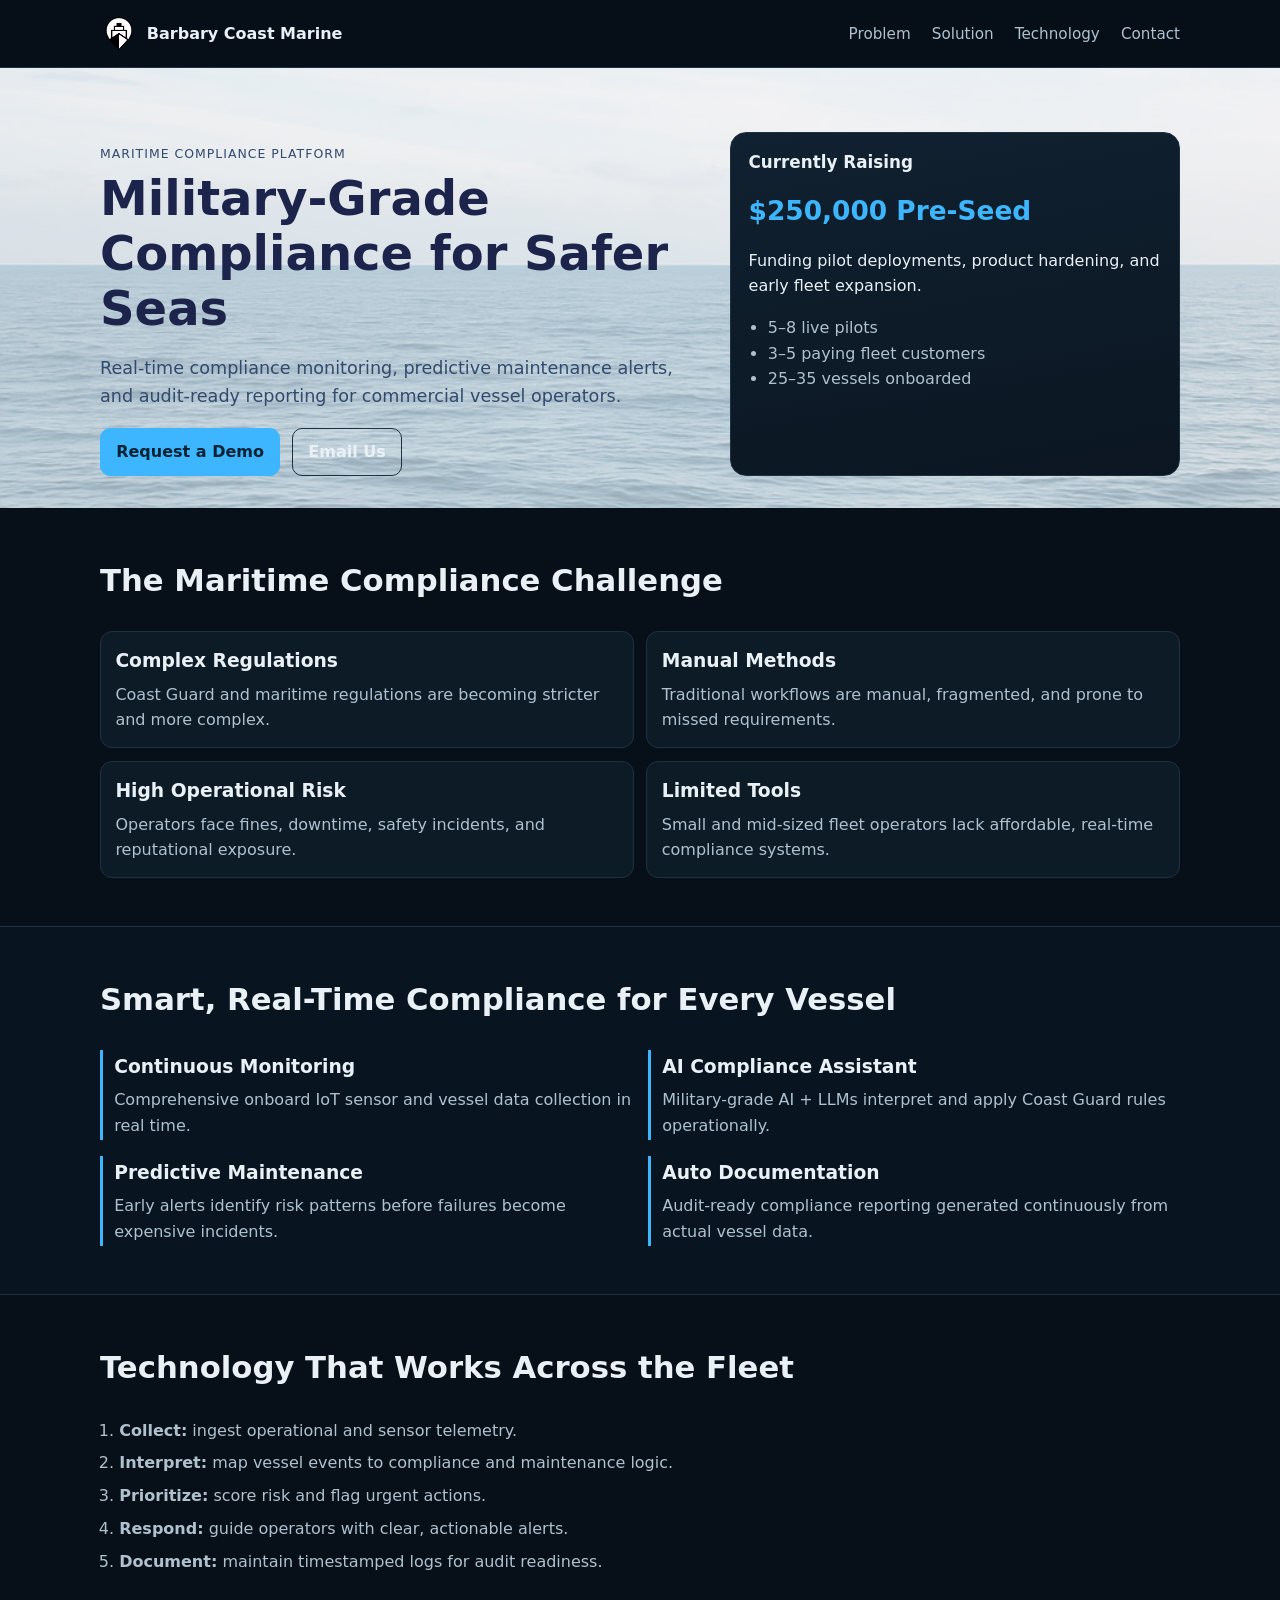
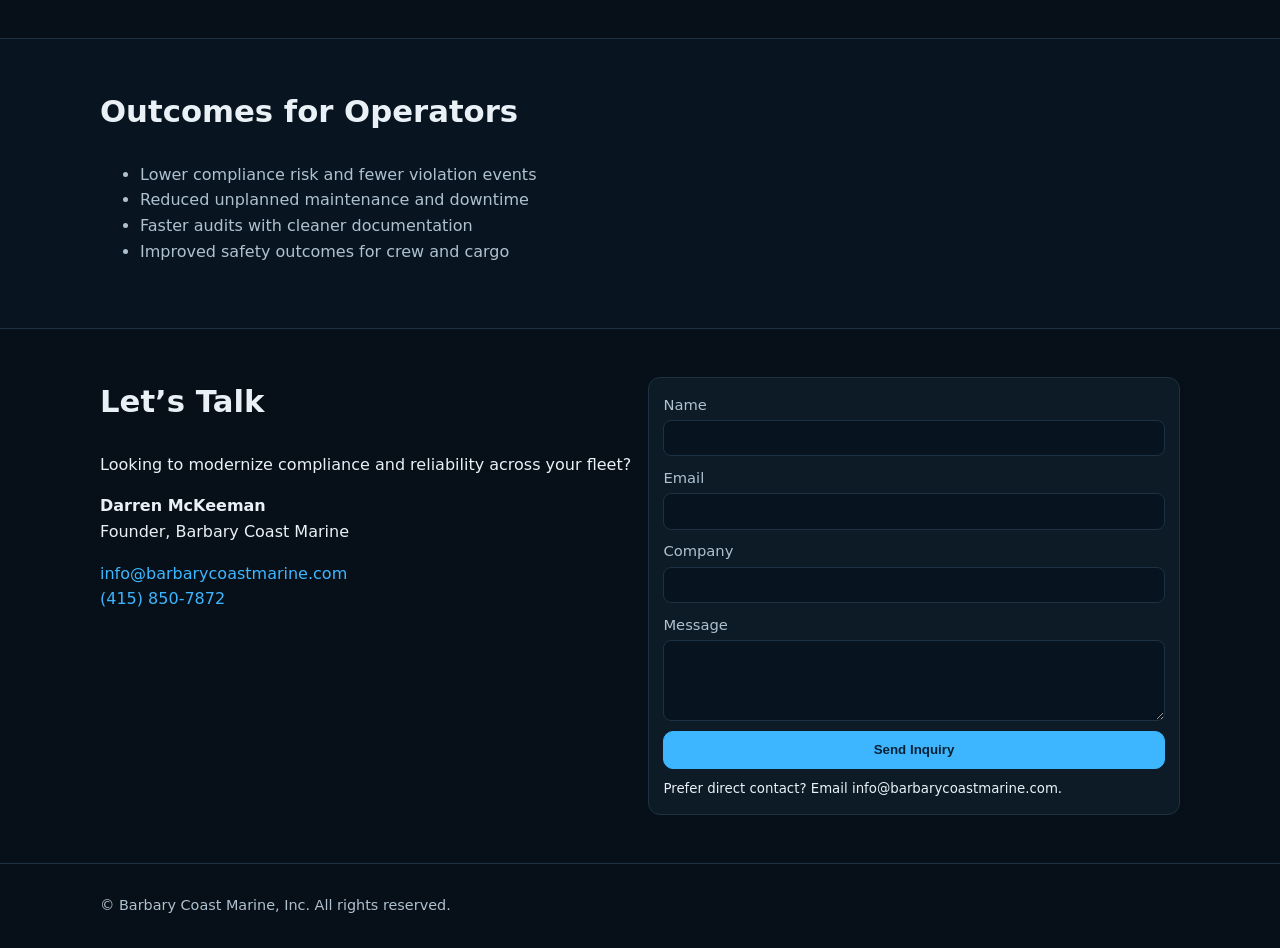
==== index.html @ de9625c2 "Apply BCM logo and hero background from existing site" ====
<!doctype html>
<html lang="en">
<head>
  <meta charset="utf-8" />
  <meta name="viewport" content="width=device-width, initial-scale=1" />
  <title>Barbary Coast Marine | Real-Time Maritime Compliance</title>
  <meta name="description" content="Barbary Coast Marine provides real-time maritime compliance monitoring, predictive maintenance alerts, and audit-ready reporting for commercial vessels." />
  <meta property="og:title" content="Barbary Coast Marine" />
  <meta property="og:description" content="Military-grade compliance for safer seas." />
  <meta property="og:type" content="website" />
  <link rel="stylesheet" href="./styles.css" />
</head>
<body>
  <header class="site-header">
    <div class="container nav-wrap">
      <a href="#top" class="brand" aria-label="Barbary Coast Marine home">
        <img src="./assets/barbarycoastlogo.png" alt="Barbary Coast Marine" class="brand-logo" />
        <span>Barbary Coast Marine</span>
      </a>
      <nav>
        <a href="#problem">Problem</a>
        <a href="#solution">Solution</a>
        <a href="#technology">Technology</a>
        <a href="#contact">Contact</a>
      </nav>
    </div>
  </header>

  <main id="top">
    <section class="hero">
      <div class="container hero-grid">
        <div>
          <p class="eyebrow">Maritime Compliance Platform</p>
          <h1>Military-Grade Compliance for Safer Seas</h1>
          <p class="lead">
            Real-time compliance monitoring, predictive maintenance alerts,
            and audit-ready reporting for commercial vessel operators.
          </p>
          <div class="cta-row">
            <a class="btn btn-primary" href="#contact">Request a Demo</a>
            <a class="btn btn-secondary" href="mailto:info@barbarycoastmarine.com">Email Us</a>
          </div>
        </div>
        <aside class="hero-card">
          <h2>Currently Raising</h2>
          <p class="raise">$250,000 Pre-Seed</p>
          <p>Funding pilot deployments, product hardening, and early fleet expansion.</p>
          <ul>
            <li>5–8 live pilots</li>
            <li>3–5 paying fleet customers</li>
            <li>25–35 vessels onboarded</li>
          </ul>
        </aside>
      </div>
    </section>

    <section id="problem" class="section">
      <div class="container">
        <h2>The Maritime Compliance Challenge</h2>
        <div class="cards">
          <article class="card">
            <h3>Complex Regulations</h3>
            <p>Coast Guard and maritime regulations are becoming stricter and more complex.</p>
          </article>
          <article class="card">
            <h3>Manual Methods</h3>
            <p>Traditional workflows are manual, fragmented, and prone to missed requirements.</p>
          </article>
          <article class="card">
            <h3>High Operational Risk</h3>
            <p>Operators face fines, downtime, safety incidents, and reputational exposure.</p>
          </article>
          <article class="card">
            <h3>Limited Tools</h3>
            <p>Small and mid-sized fleet operators lack affordable, real-time compliance systems.</p>
          </article>
        </div>
      </div>
    </section>

    <section id="solution" class="section alt">
      <div class="container">
        <h2>Smart, Real-Time Compliance for Every Vessel</h2>
        <div class="feature-grid">
          <article>
            <h3>Continuous Monitoring</h3>
            <p>Comprehensive onboard IoT sensor and vessel data collection in real time.</p>
          </article>
          <article>
            <h3>AI Compliance Assistant</h3>
            <p>Military-grade AI + LLMs interpret and apply Coast Guard rules operationally.</p>
          </article>
          <article>
            <h3>Predictive Maintenance</h3>
            <p>Early alerts identify risk patterns before failures become expensive incidents.</p>
          </article>
          <article>
            <h3>Auto Documentation</h3>
            <p>Audit-ready compliance reporting generated continuously from actual vessel data.</p>
          </article>
        </div>
      </div>
    </section>

    <section id="technology" class="section">
      <div class="container">
        <h2>Technology That Works Across the Fleet</h2>
        <ol class="steps">
          <li><strong>Collect:</strong> ingest operational and sensor telemetry.</li>
          <li><strong>Interpret:</strong> map vessel events to compliance and maintenance logic.</li>
          <li><strong>Prioritize:</strong> score risk and flag urgent actions.</li>
          <li><strong>Respond:</strong> guide operators with clear, actionable alerts.</li>
          <li><strong>Document:</strong> maintain timestamped logs for audit readiness.</li>
        </ol>
      </div>
    </section>

    <section class="section alt outcomes">
      <div class="container">
        <h2>Outcomes for Operators</h2>
        <ul>
          <li>Lower compliance risk and fewer violation events</li>
          <li>Reduced unplanned maintenance and downtime</li>
          <li>Faster audits with cleaner documentation</li>
          <li>Improved safety outcomes for crew and cargo</li>
        </ul>
      </div>
    </section>

    <section id="contact" class="section contact">
      <div class="container contact-wrap">
        <div>
          <h2>Let’s Talk</h2>
          <p>Looking to modernize compliance and reliability across your fleet?</p>
          <p><strong>Darren McKeeman</strong><br/>Founder, Barbary Coast Marine</p>
          <p>
            <a href="mailto:info@barbarycoastmarine.com">info@barbarycoastmarine.com</a><br/>
            <a href="tel:+14158507872">(415) 850-7872</a>
          </p>
        </div>
        <form class="contact-form" action="mailto:info@barbarycoastmarine.com" method="post" enctype="text/plain">
          <label>Name<input name="name" required /></label>
          <label>Email<input type="email" name="email" required /></label>
          <label>Company<input name="company" /></label>
          <label>Message<textarea name="message" rows="4" required></textarea></label>
          <button class="btn btn-primary" type="submit">Send Inquiry</button>
          <small>Prefer direct contact? Email info@barbarycoastmarine.com.</small>
        </form>
      </div>
    </section>
  </main>

  <footer class="site-footer">
    <div class="container">
      <p>© <span id="year"></span> Barbary Coast Marine, Inc. All rights reserved.</p>
    </div>
  </footer>

  <script src="./script.js"></script>
</body>
</html>
---- styles.css ----
:root {
  --bg: #071018;
  --card: #0d1b27;
  --text: #e9f1f7;
  --muted: #afc1cf;
  --primary: #3db6ff;
  --primary-dark: #1c93dc;
  --border: #1e3143;
}

* { box-sizing: border-box; }
html, body { margin: 0; padding: 0; }
body {
  font-family: Inter, system-ui, -apple-system, Segoe UI, Roboto, sans-serif;
  background: var(--bg);
  color: var(--text);
  line-height: 1.6;
}

a { color: var(--primary); text-decoration: none; }
a:hover { text-decoration: underline; }

.container {
  width: min(1080px, 92vw);
  margin: 0 auto;
}

.site-header {
  position: sticky;
  top: 0;
  z-index: 20;
  background: rgba(7, 16, 24, 0.9);
  backdrop-filter: blur(8px);
  border-bottom: 1px solid var(--border);
}

.nav-wrap {
  display: flex;
  justify-content: space-between;
  align-items: center;
  padding: 0.9rem 0;
}

.brand {
  font-weight: 700;
  color: var(--text);
  display: inline-flex;
  align-items: center;
  gap: 0.55rem;
}

.brand-logo {
  width: 38px;
  height: 38px;
  border-radius: 8px;
  object-fit: cover;
}

nav a {
  margin-left: 1rem;
  color: var(--muted);
  font-size: 0.95rem;
}

.hero {
  padding: 4rem 0 2rem;
  background-image: linear-gradient(rgba(255,255,255,0.60), rgba(255,255,255,0.60)), url('./assets/hero-bg.jpg');
  background-position: center center;
  background-size: cover;
  background-repeat: no-repeat;
}

.hero-grid {
  display: grid;
  grid-template-columns: 1.35fr 1fr;
  gap: 1.4rem;
  align-items: stretch;
}

.eyebrow {
  color: #324a6d;
  text-transform: uppercase;
  letter-spacing: 0.08em;
  font-size: 0.78rem;
  margin-bottom: 0.4rem;
}

.hero h1 { color: #1c244b; }
.hero .lead { color: #324a6d; }

h1 {
  font-size: clamp(2rem, 4vw, 3rem);
  line-height: 1.15;
  margin: 0 0 0.8rem;
}

.lead {
  color: var(--muted);
  font-size: 1.1rem;
  max-width: 54ch;
}

.cta-row { display: flex; gap: 0.75rem; margin-top: 1.1rem; }

.btn {
  border: 1px solid var(--border);
  border-radius: 10px;
  padding: 0.65rem 0.95rem;
  font-weight: 600;
  display: inline-block;
}

.btn-primary {
  background: var(--primary);
  color: #062235;
  border-color: var(--primary);
}

.btn-primary:hover { background: var(--primary-dark); text-decoration: none; }

.btn-secondary {
  color: var(--text);
  background: transparent;
}

.hero-card {
  background: linear-gradient(170deg, #102131, #0b1621);
  border: 1px solid var(--border);
  border-radius: 16px;
  padding: 1rem 1.1rem;
}

.hero-card h2 { margin-top: 0; font-size: 1.05rem; }
.raise { font-size: 1.65rem; font-weight: 700; color: var(--primary); margin: 0.2rem 0 0.5rem; }
.hero-card ul { margin: 0.6rem 0 0; padding-left: 1.2rem; color: var(--muted); }

.section { padding: 3rem 0; }
.section.alt { background: #081521; border-top: 1px solid var(--border); border-bottom: 1px solid var(--border); }

h2 { margin-top: 0; font-size: clamp(1.5rem, 2.4vw, 2rem); }
h3 { margin: 0 0 0.35rem; }

.cards {
  display: grid;
  grid-template-columns: repeat(2, minmax(0, 1fr));
  gap: 0.8rem;
}
.card {
  background: var(--card);
  border: 1px solid var(--border);
  border-radius: 12px;
  padding: 0.9rem;
}
.card p { margin: 0; color: var(--muted); }

.feature-grid {
  display: grid;
  grid-template-columns: repeat(2, minmax(0, 1fr));
  gap: 1rem;
}
.feature-grid article {
  border-left: 3px solid var(--primary);
  padding: 0.1rem 0 0.1rem 0.7rem;
}
.feature-grid p { margin: 0; color: var(--muted); }

.steps {
  color: var(--muted);
  display: grid;
  gap: 0.45rem;
  padding-left: 1.2rem;
}

.outcomes ul { color: var(--muted); }

.contact-wrap {
  display: grid;
  grid-template-columns: 1fr 1fr;
  gap: 1rem;
}

.contact-form {
  background: var(--card);
  border: 1px solid var(--border);
  border-radius: 12px;
  padding: 0.9rem;
  display: grid;
  gap: 0.6rem;
}

label { display: grid; gap: 0.25rem; font-size: 0.92rem; color: var(--muted); }
input, textarea {
  width: 100%;
  border: 1px solid var(--border);
  border-radius: 8px;
  padding: 0.6rem;
  background: #07131f;
  color: var(--text);
}

.site-footer {
  border-top: 1px solid var(--border);
  color: var(--muted);
  font-size: 0.9rem;
  padding: 1rem 0;
}

@media (max-width: 860px) {
  .hero-grid,
  .contact-wrap,
  .feature-grid,
  .cards {
    grid-template-columns: 1fr;
  }

  nav { display: none; }
}
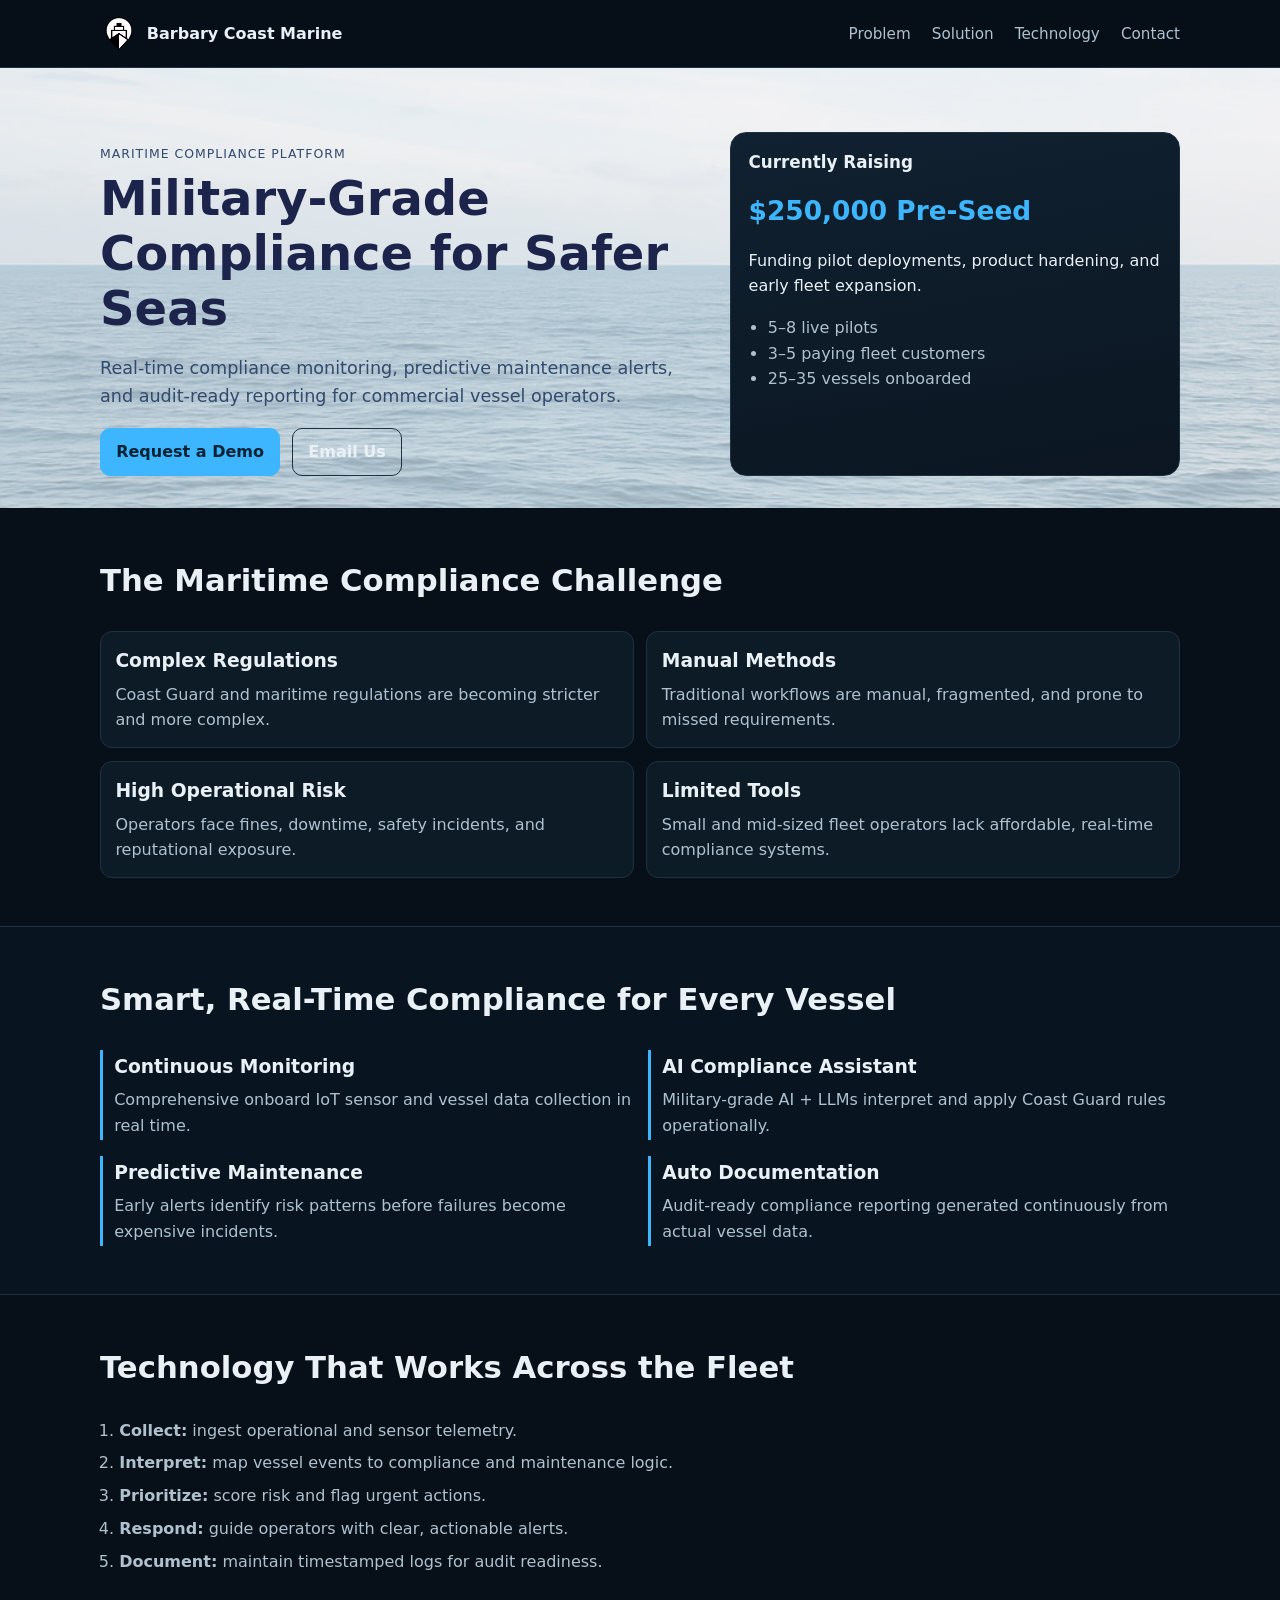
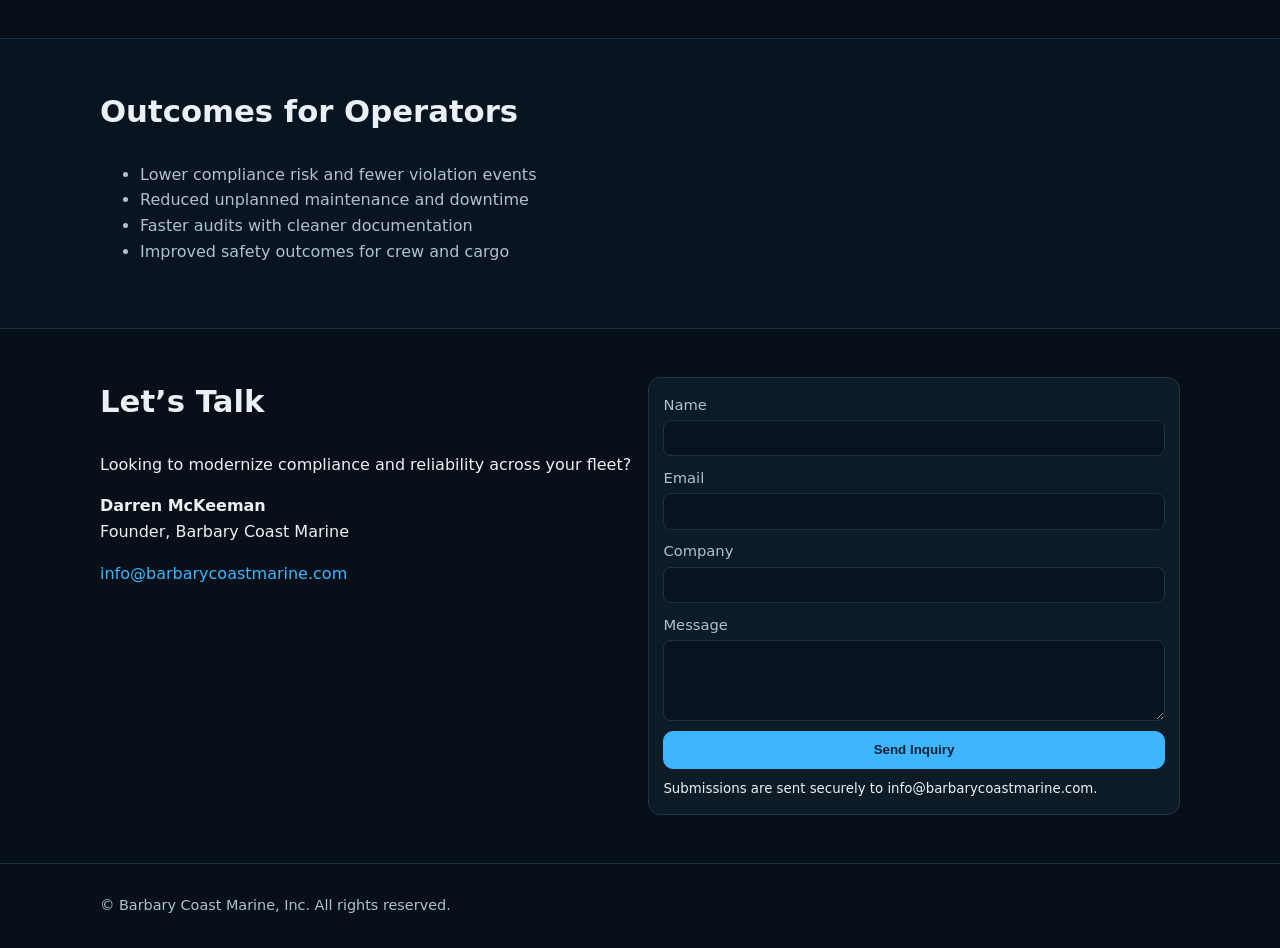
==== commit 8dc0bebc: "Fix contact form with secure HTTPS endpoint and remove phone number" ====
--- a/index.html
+++ b/index.html
@@ -9,6 +9,14 @@
   <meta property="og:description" content="Military-grade compliance for safer seas." />
   <meta property="og:type" content="website" />
   <link rel="stylesheet" href="./styles.css" />
+  <!-- Google tag (gtag.js) -->
+  <script async src="https://www.googletagmanager.com/gtag/js?id=G-GDES0HPYLT"></script>
+  <script>
+    window.dataLayer = window.dataLayer || [];
+    function gtag(){dataLayer.push(arguments);}
+    gtag('js', new Date());
+    gtag('config', 'G-GDES0HPYLT');
+  </script>
 </head>
 <body>
   <header class="site-header">
@@ -134,17 +142,20 @@
           <p>Looking to modernize compliance and reliability across your fleet?</p>
           <p><strong>Darren McKeeman</strong><br/>Founder, Barbary Coast Marine</p>
           <p>
-            <a href="mailto:info@barbarycoastmarine.com">info@barbarycoastmarine.com</a><br/>
-            <a href="tel:+14158507872">(415) 850-7872</a>
+            <a href="mailto:info@barbarycoastmarine.com">info@barbarycoastmarine.com</a>
           </p>
         </div>
-        <form class="contact-form" action="mailto:info@barbarycoastmarine.com" method="post" enctype="text/plain">
+        <form class="contact-form" action="https://formsubmit.co/info@barbarycoastmarine.com" method="POST">
+          <input type="hidden" name="_subject" value="New Barbary Coast Marine website inquiry" />
+          <input type="hidden" name="_captcha" value="false" />
+          <input type="hidden" name="_template" value="table" />
+          <input type="hidden" name="_next" value="https://barbarycoastmarine.com/#contact" />
           <label>Name<input name="name" required /></label>
           <label>Email<input type="email" name="email" required /></label>
           <label>Company<input name="company" /></label>
           <label>Message<textarea name="message" rows="4" required></textarea></label>
           <button class="btn btn-primary" type="submit">Send Inquiry</button>
-          <small>Prefer direct contact? Email info@barbarycoastmarine.com.</small>
+          <small>Submissions are sent securely to info@barbarycoastmarine.com.</small>
         </form>
       </div>
     </section>
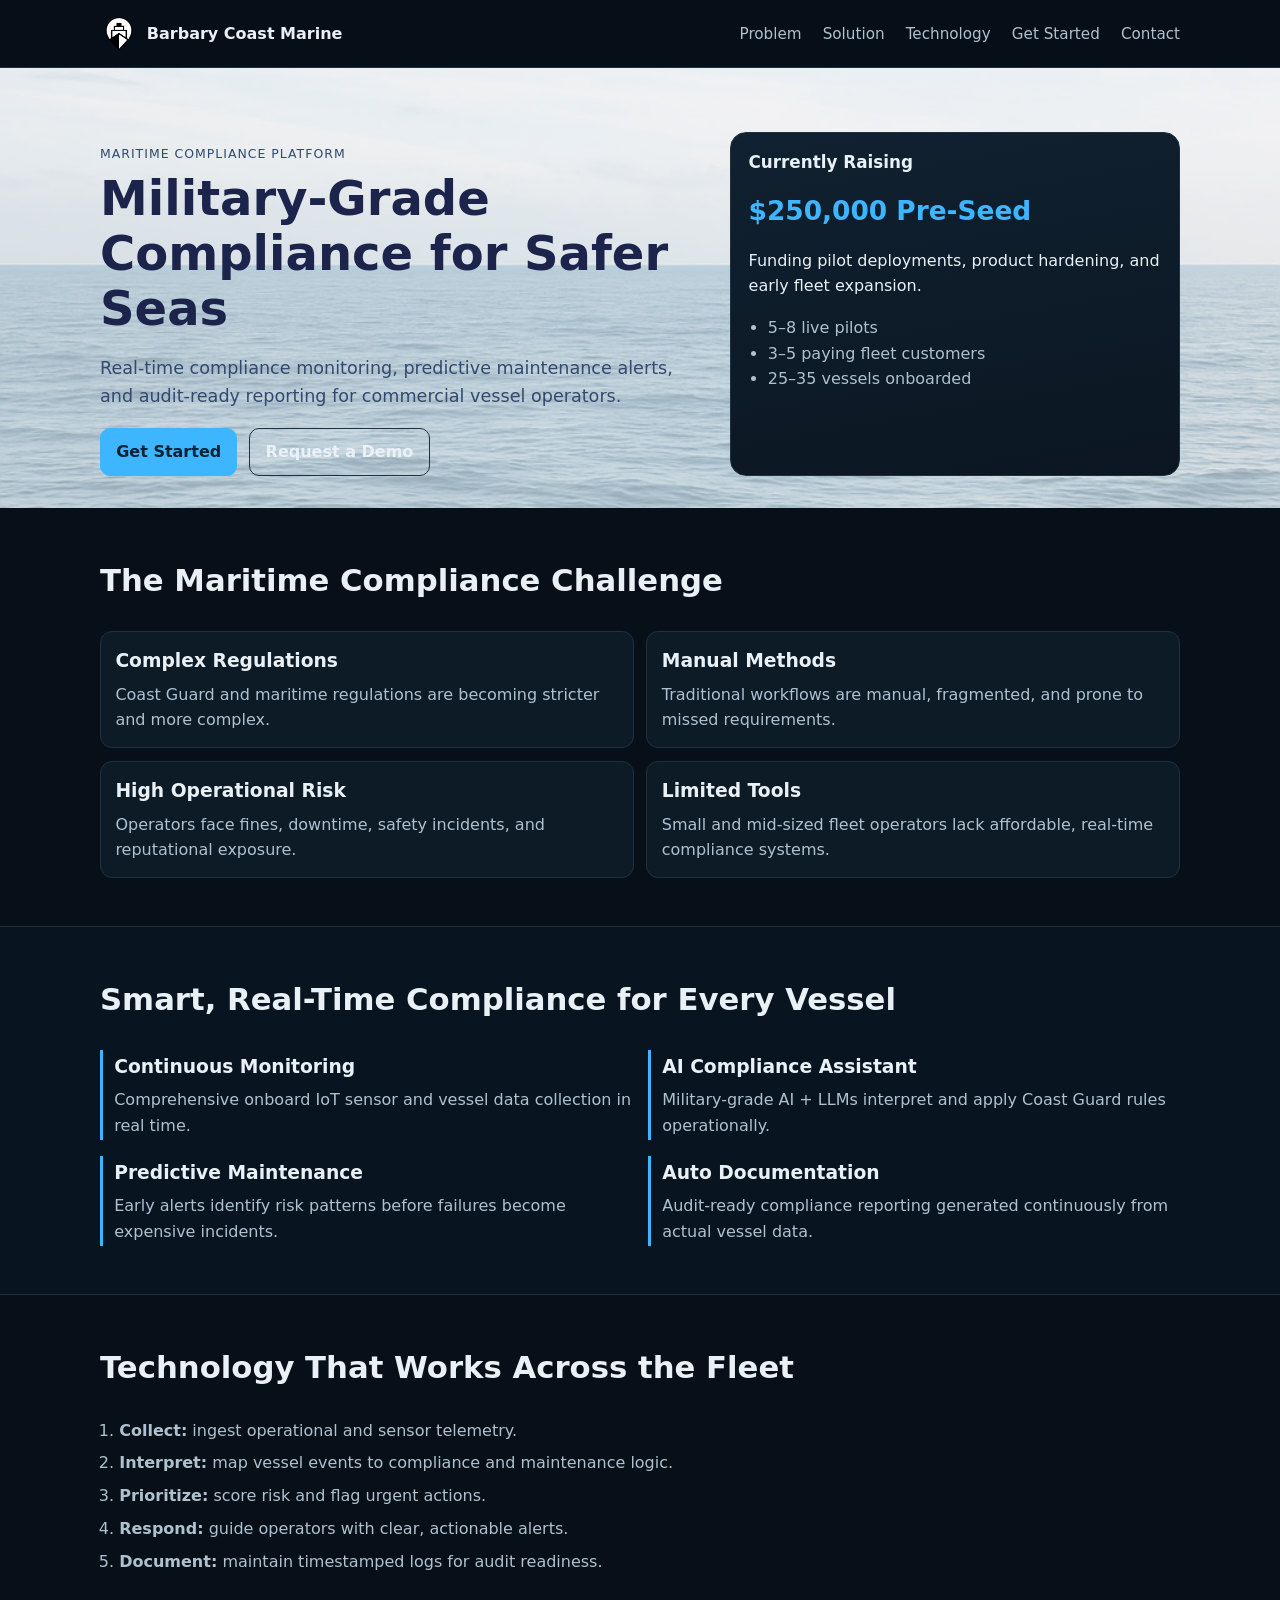
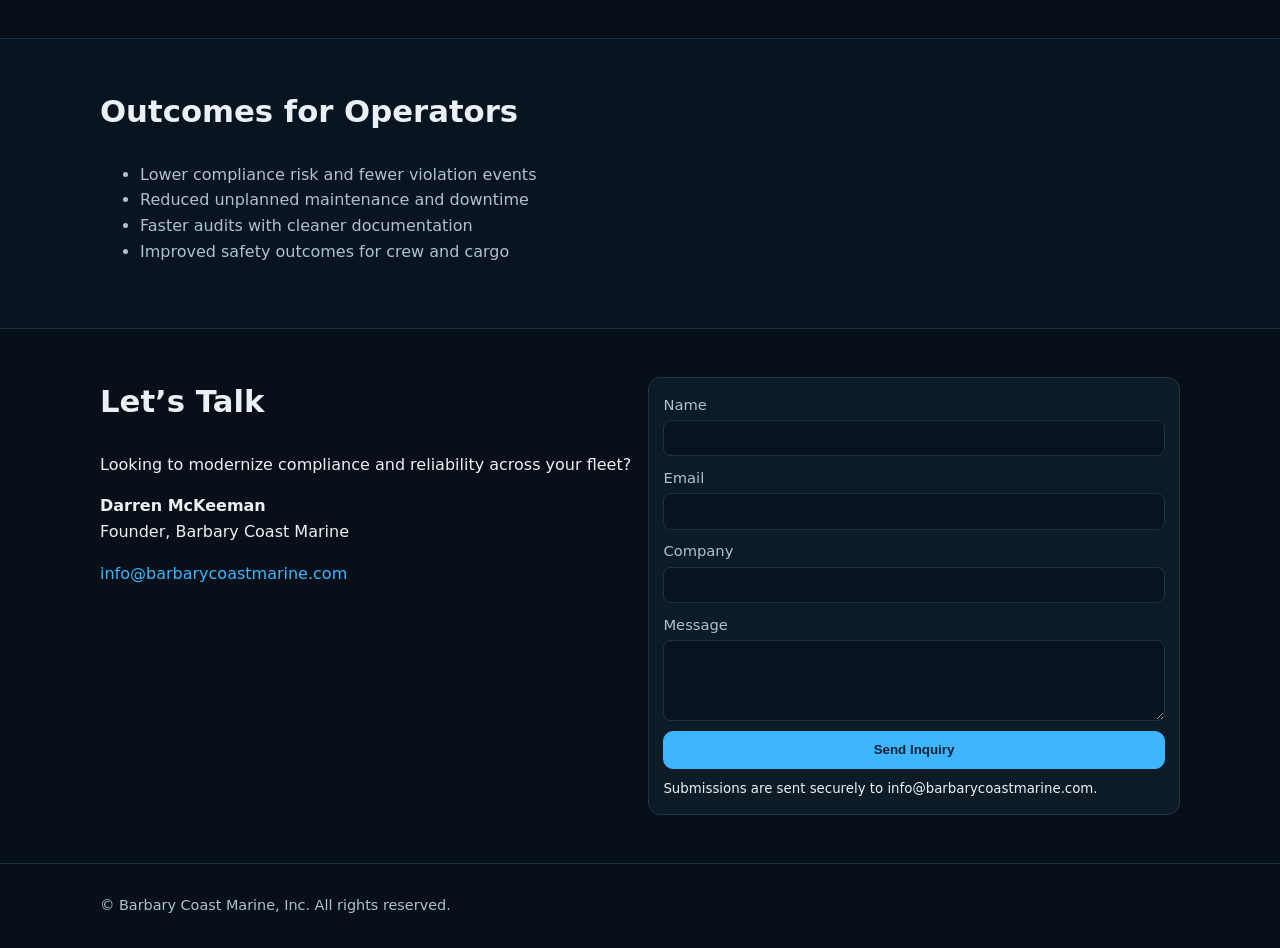
==== commit 85d08541: "feat: add Stripe-powered Get Started / onboarding page Add get-started.html with two plans (monthly " ====
--- a/index.html
+++ b/index.html
@@ -29,6 +29,7 @@
         <a href="#problem">Problem</a>
         <a href="#solution">Solution</a>
         <a href="#technology">Technology</a>
+        <a href="./get-started.html">Get Started</a>
         <a href="#contact">Contact</a>
       </nav>
     </div>
@@ -45,8 +46,8 @@
             and audit-ready reporting for commercial vessel operators.
           </p>
           <div class="cta-row">
-            <a class="btn btn-primary" href="#contact">Request a Demo</a>
-            <a class="btn btn-secondary" href="mailto:info@barbarycoastmarine.com">Email Us</a>
+            <a class="btn btn-primary" href="./get-started.html">Get Started</a>
+            <a class="btn btn-secondary" href="#contact">Request a Demo</a>
           </div>
         </div>
         <aside class="hero-card">
--- a/styles.css
+++ b/styles.css
@@ -214,4 +214,41 @@
   }
 
   nav { display: none; }
-}+}
+/* Get Started / pricing page */
+.pricing-grid {
+  display: grid;
+  grid-template-columns: repeat(2, minmax(0, 1fr));
+  gap: 1rem;
+  align-items: start;
+}
+.plan {
+  background: var(--card);
+  border: 1px solid var(--border);
+  border-radius: 16px;
+  padding: 1.4rem 1.3rem;
+}
+.plan.featured { border-color: var(--primary); }
+.plan .badge {
+  display: inline-block;
+  background: var(--primary);
+  color: #062235;
+  font-size: 0.72rem;
+  font-weight: 700;
+  text-transform: uppercase;
+  letter-spacing: 0.06em;
+  padding: 0.18rem 0.5rem;
+  border-radius: 999px;
+  margin: 0 0 0.5rem;
+}
+.plan h3 { font-size: 1.2rem; }
+.plan .price { font-size: 2.1rem; font-weight: 700; color: var(--primary); margin: 0.3rem 0 0; }
+.plan .price span { font-size: 1rem; font-weight: 500; color: var(--muted); }
+.plan .setup { color: var(--muted); margin: 0.2rem 0 1rem; font-size: 0.95rem; }
+.plan ul { color: var(--muted); padding-left: 1.2rem; margin: 0 0 1.3rem; display: grid; gap: 0.35rem; }
+.plan .btn { width: 100%; text-align: center; }
+.pay-note { color: var(--muted); font-size: 0.92rem; margin-top: 1.2rem; }
+
+@media (max-width: 860px) {
+  .pricing-grid { grid-template-columns: 1fr; }
+}
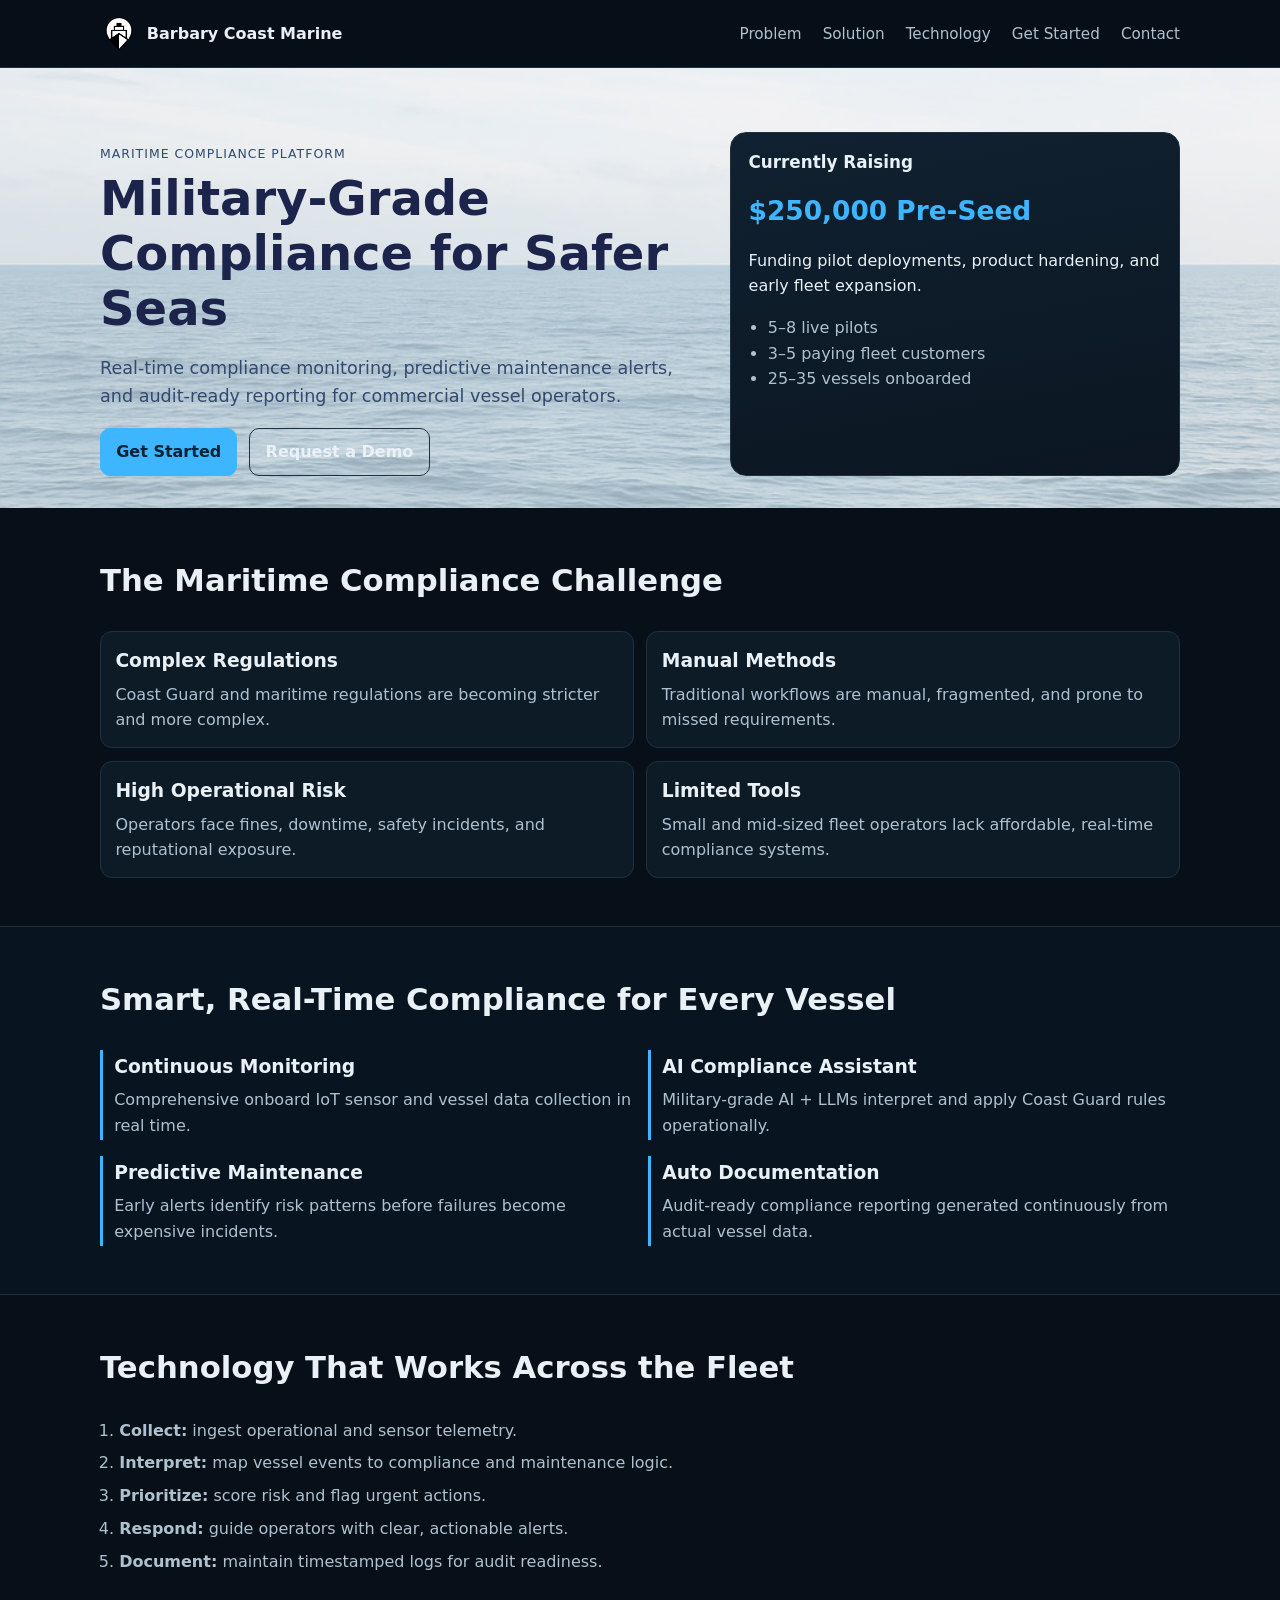
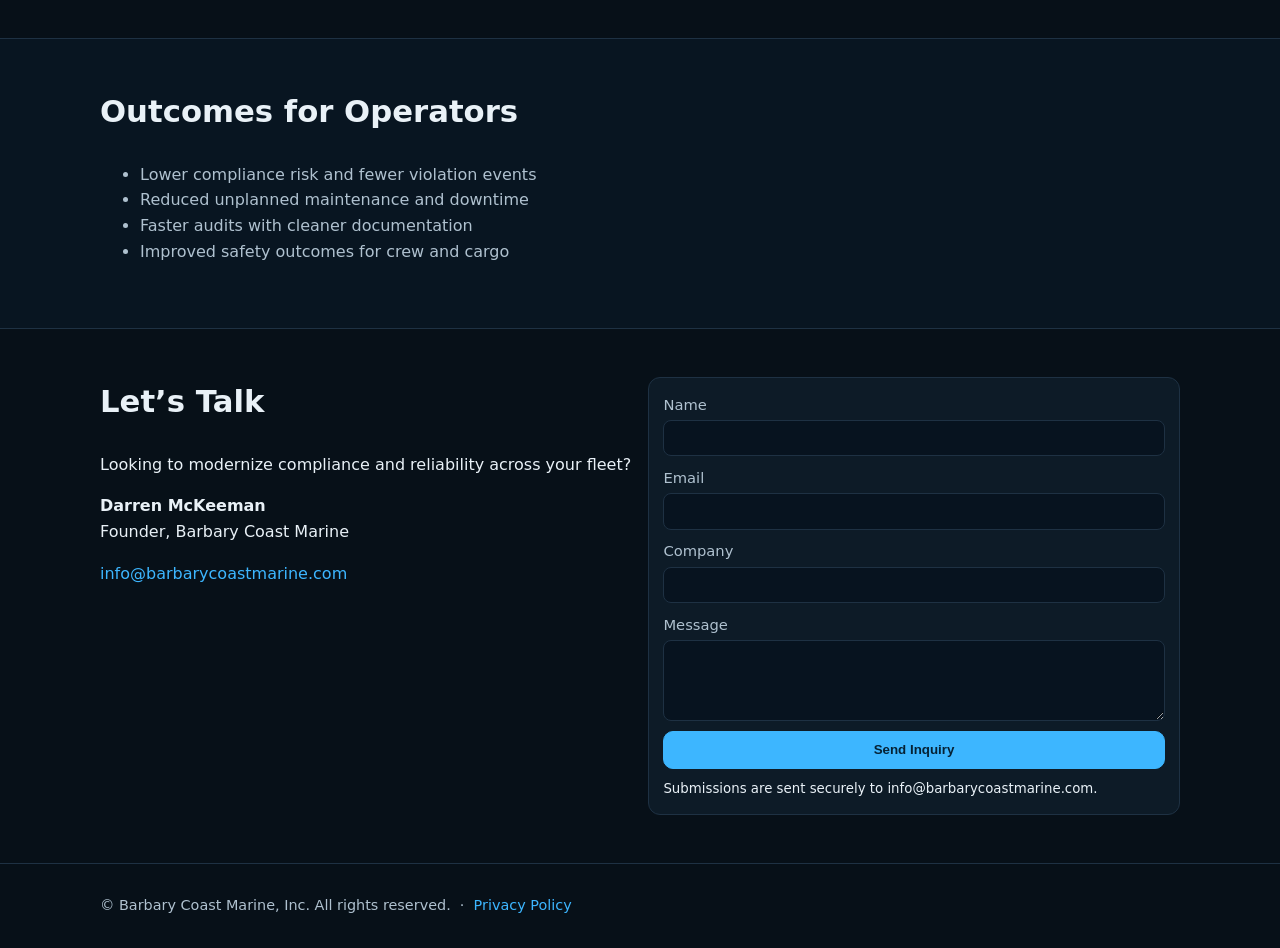
==== commit 6d9773b7: "feat: add privacy policy for Stripe compliance Covers data collected, use, disclosure parties, trans" ====
--- a/index.html
+++ b/index.html
@@ -164,7 +164,7 @@
 
   <footer class="site-footer">
     <div class="container">
-      <p>© <span id="year"></span> Barbary Coast Marine, Inc. All rights reserved.</p>
+      <p>© <span id="year"></span> Barbary Coast Marine, Inc. All rights reserved. &nbsp;·&nbsp; <a href="./privacy-policy.html">Privacy Policy</a></p>
     </div>
   </footer>
 
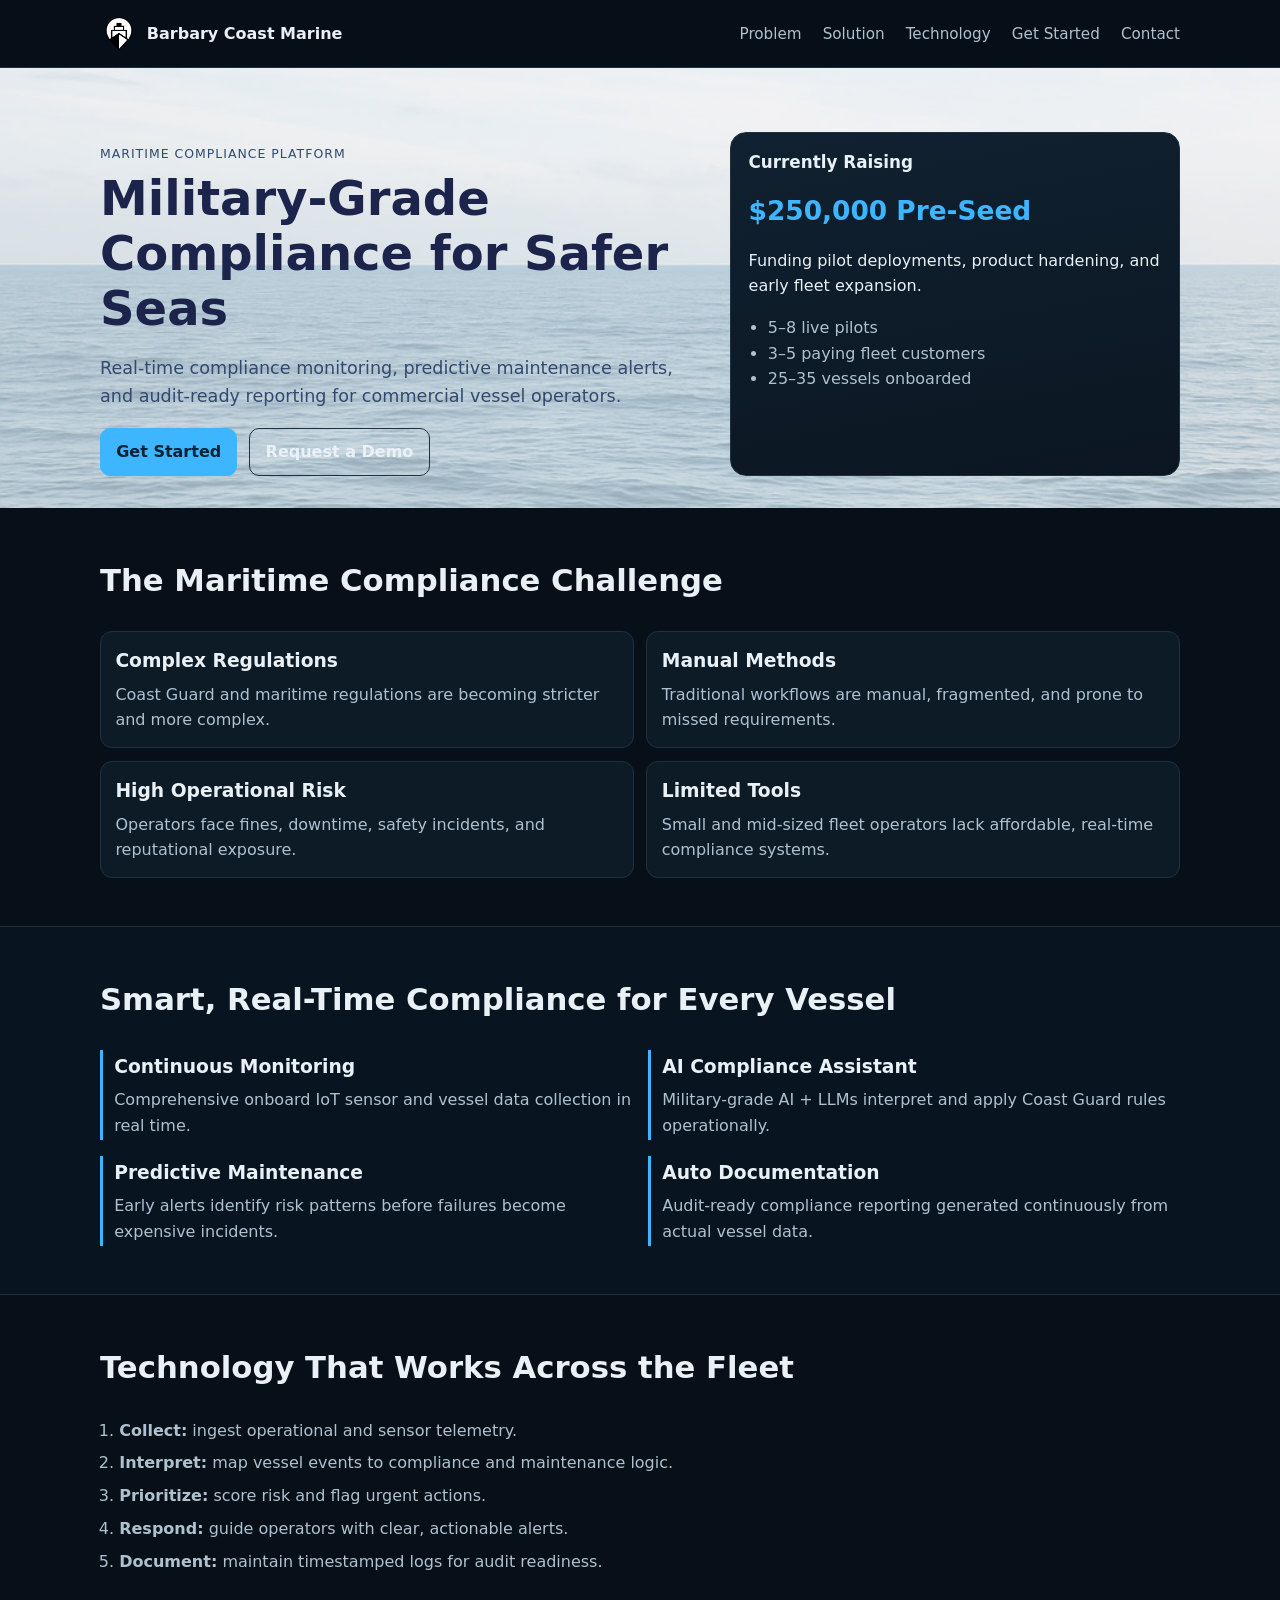
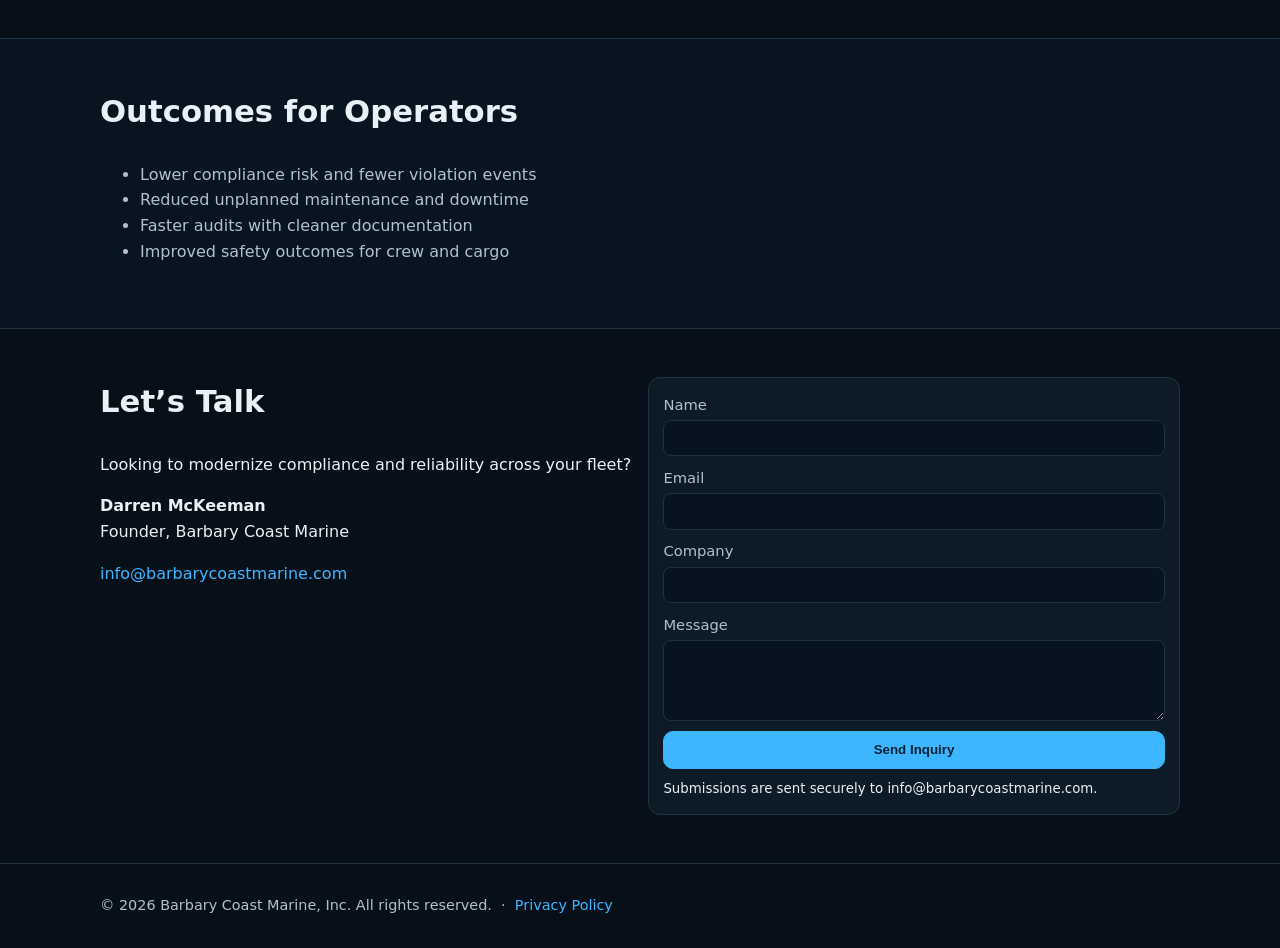
==== commit 9b7f1870: "feat: add hamburger nav menu for mobile Replaces hidden nav with a toggleable hamburger menu on scre" ====
--- a/index.html
+++ b/index.html
@@ -25,7 +25,10 @@
         <img src="./assets/barbarycoastlogo.png" alt="Barbary Coast Marine" class="brand-logo" />
         <span>Barbary Coast Marine</span>
       </a>
-      <nav>
+      <button class="nav-toggle" aria-label="Toggle navigation" aria-expanded="false">
+        <span></span><span></span><span></span>
+      </button>
+      <nav id="main-nav">
         <a href="#problem">Problem</a>
         <a href="#solution">Solution</a>
         <a href="#technology">Technology</a>
--- a/styles.css
+++ b/styles.css
@@ -205,6 +205,30 @@
   padding: 1rem 0;
 }
 
+.nav-toggle {
+  display: none;
+  flex-direction: column;
+  justify-content: center;
+  gap: 5px;
+  background: none;
+  border: none;
+  cursor: pointer;
+  padding: 0.4rem;
+}
+
+.nav-toggle span {
+  display: block;
+  width: 24px;
+  height: 2px;
+  background: var(--text);
+  border-radius: 2px;
+  transition: transform 0.2s, opacity 0.2s;
+}
+
+.nav-toggle[aria-expanded="true"] span:nth-child(1) { transform: translateY(7px) rotate(45deg); }
+.nav-toggle[aria-expanded="true"] span:nth-child(2) { opacity: 0; }
+.nav-toggle[aria-expanded="true"] span:nth-child(3) { transform: translateY(-7px) rotate(-45deg); }
+
 @media (max-width: 860px) {
   .hero-grid,
   .contact-wrap,
@@ -213,7 +237,36 @@
     grid-template-columns: 1fr;
   }
 
-  nav { display: none; }
+  .nav-toggle { display: flex; }
+
+  nav {
+    display: none;
+    position: absolute;
+    top: 100%;
+    left: 0;
+    right: 0;
+    background: rgba(7, 16, 24, 0.97);
+    border-bottom: 1px solid var(--border);
+    padding: 1rem 0;
+    flex-direction: column;
+    align-items: center;
+    gap: 0;
+  }
+
+  nav.open { display: flex; }
+
+  nav a {
+    margin: 0;
+    padding: 0.75rem 1.5rem;
+    width: 100%;
+    text-align: center;
+    font-size: 1rem;
+    border-bottom: 1px solid var(--border);
+  }
+
+  nav a:last-child { border-bottom: none; }
+
+  .site-header { position: sticky; }
 }
 /* Get Started / pricing page */
 .pricing-grid {
